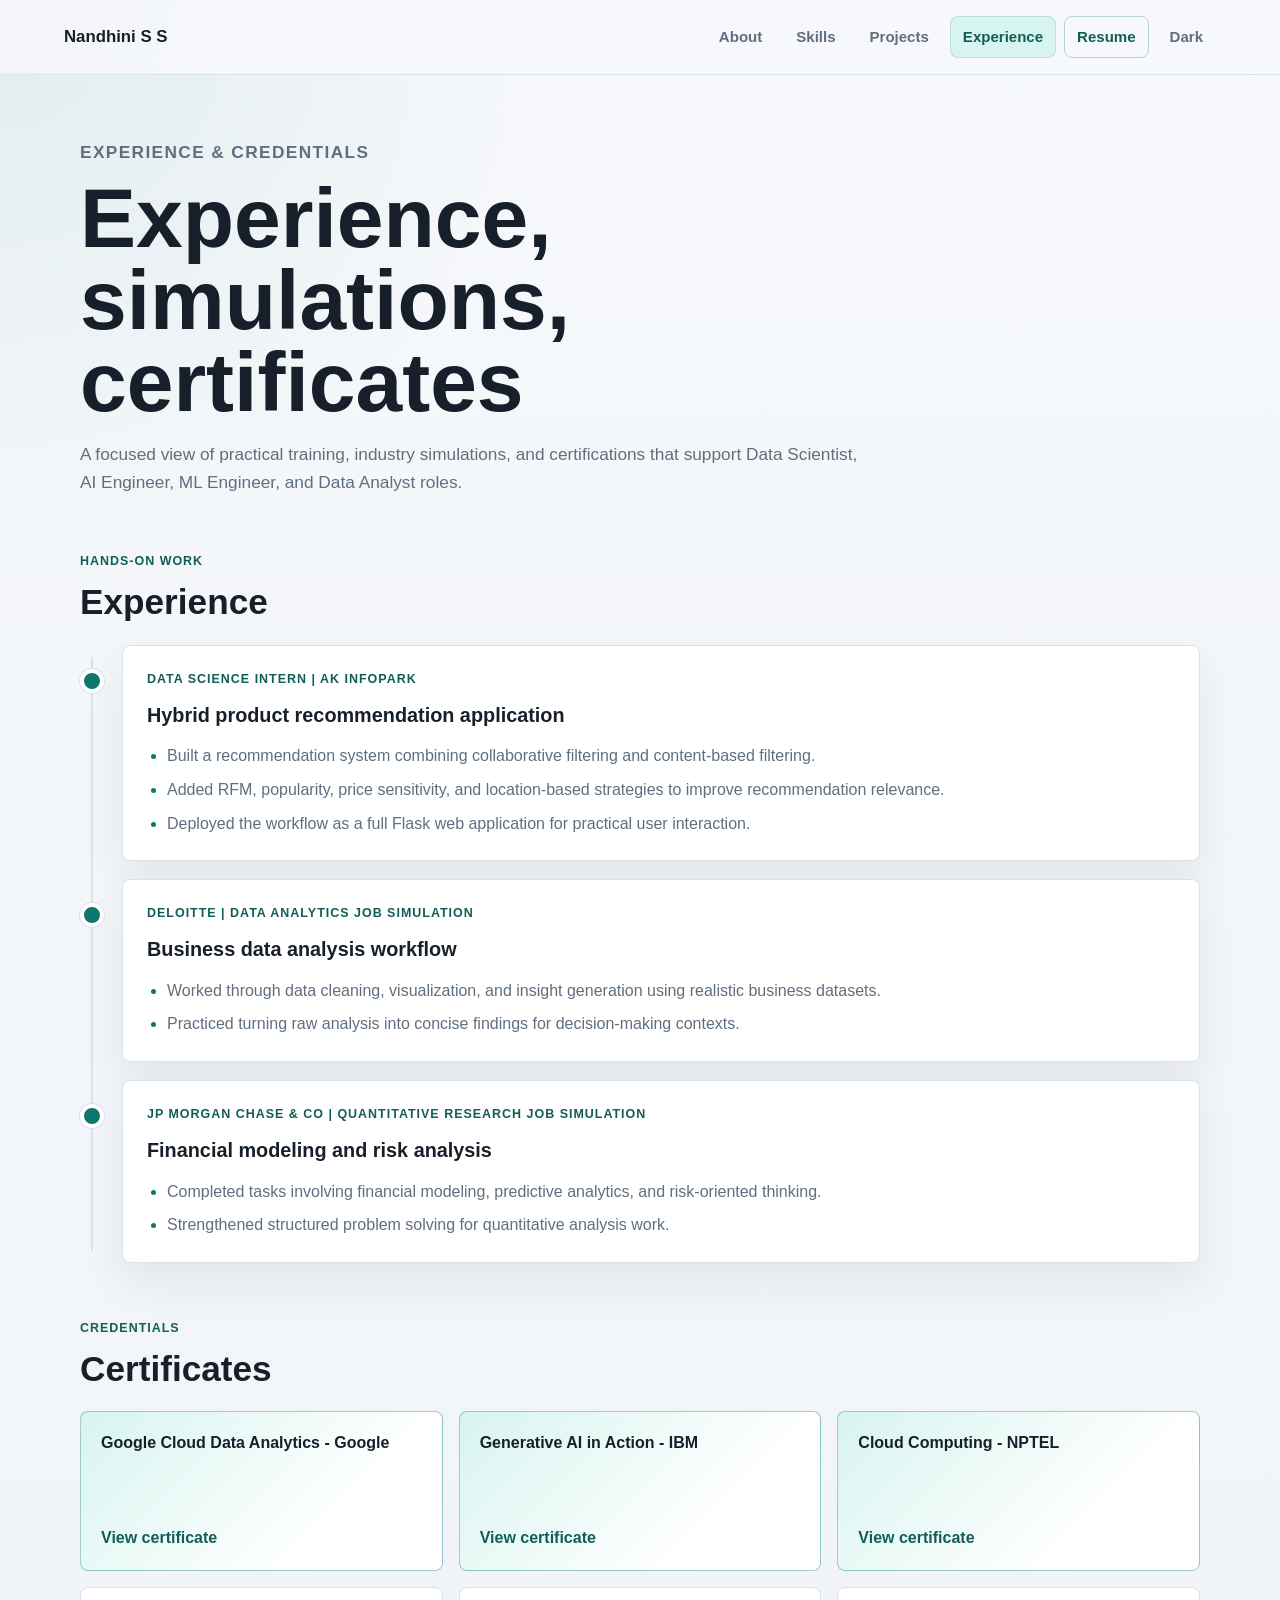
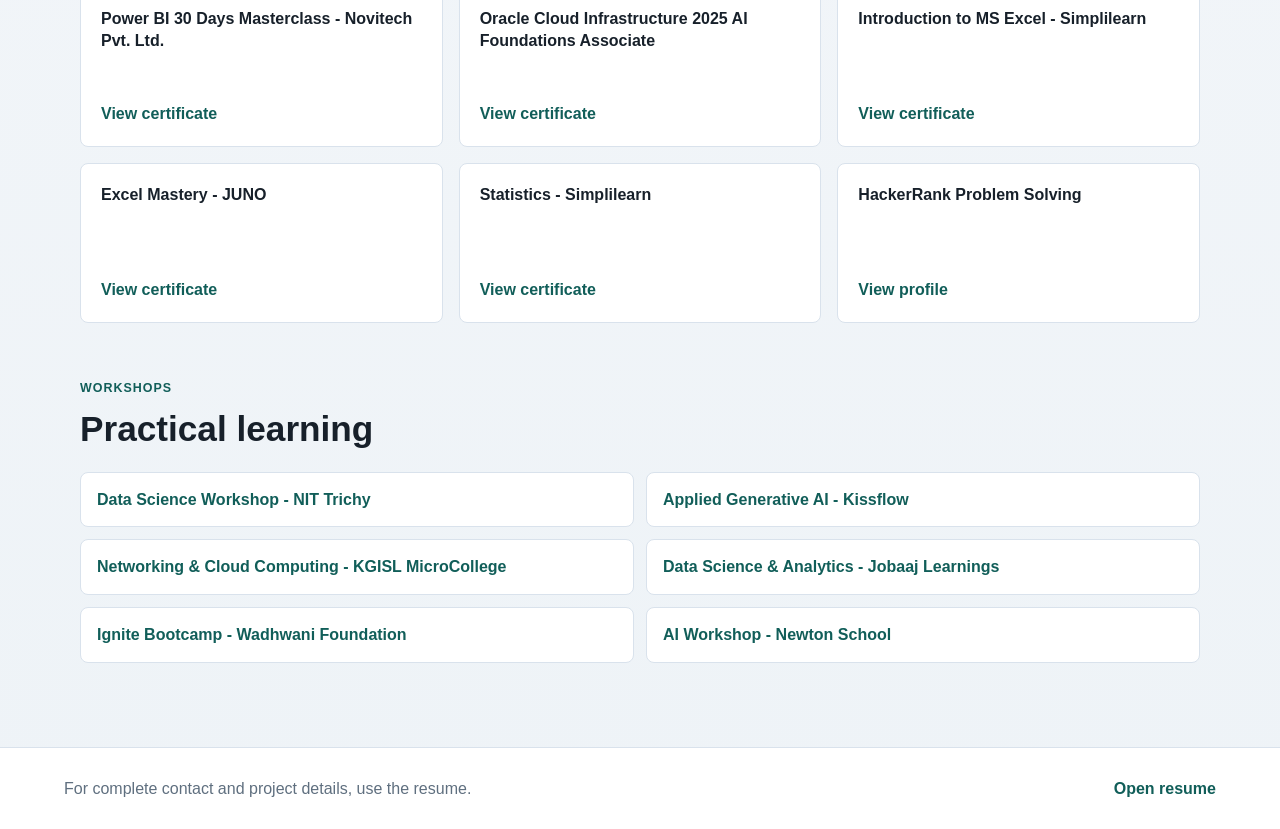
==== experience.html @ 32db62d6 "Initial portfolio upload" ====
<!DOCTYPE html>
<html lang="en">
<head>
  <meta charset="UTF-8">
  <meta name="viewport" content="width=device-width, initial-scale=1.0">
  <meta name="description" content="Experience, certifications, and workshops for Nandhini S S across data science, AI engineering, machine learning, and analytics.">
  <title>Experience | Nandhini S S</title>
  <link rel="stylesheet" href="css/global.css">
  <link rel="stylesheet" href="css/experience.css">
</head>

<body>
  <nav class="site-nav">
    <a class="logo" href="index.html">Nandhini S S</a>
    <div class="nav-links">
      <a href="index.html">About</a>
      <a href="skills.html">Skills</a>
      <a href="projects.html">Projects</a>
      <a class="active" href="experience.html">Experience</a>
      <a class="resume-link" href="assets/Nandhini_Resume.pdf" target="_blank" rel="noopener">Resume</a>
      <button class="toggle-btn" type="button" onclick="toggleDark()" aria-label="Toggle dark mode">Dark</button>
    </div>
  </nav>

  <main class="page-shell">
    <section class="page-header">
      <p class="eyebrow">Experience &amp; credentials</p>
      <h1>Experience, simulations, certificates</h1>
      <p>
        A focused view of practical training, industry simulations, and certifications that support Data Scientist, AI Engineer, ML Engineer, and Data Analyst roles.
      </p>
    </section>

    <section class="timeline-section" aria-labelledby="experienceTitle">
      <div class="section-heading">
        <p class="eyebrow">Hands-on work</p>
        <h2 id="experienceTitle">Experience</h2>
      </div>

      <div class="timeline">
        <article class="timeline-item">
          <div class="timeline-marker"></div>
          <div class="timeline-card">
            <p class="item-meta">Data Science Intern | AK Infopark</p>
            <h3>Hybrid product recommendation application</h3>
            <ul>
              <li>Built a recommendation system combining collaborative filtering and content-based filtering.</li>
              <li>Added RFM, popularity, price sensitivity, and location-based strategies to improve recommendation relevance.</li>
              <li>Deployed the workflow as a full Flask web application for practical user interaction.</li>
            </ul>
          </div>
        </article>

        <article class="timeline-item">
          <div class="timeline-marker"></div>
          <div class="timeline-card">
            <p class="item-meta">Deloitte | Data Analytics Job Simulation</p>
            <h3>Business data analysis workflow</h3>
            <ul>
              <li>Worked through data cleaning, visualization, and insight generation using realistic business datasets.</li>
              <li>Practiced turning raw analysis into concise findings for decision-making contexts.</li>
            </ul>
          </div>
        </article>

        <article class="timeline-item">
          <div class="timeline-marker"></div>
          <div class="timeline-card">
            <p class="item-meta">JP Morgan Chase &amp; Co | Quantitative Research Job Simulation</p>
            <h3>Financial modeling and risk analysis</h3>
            <ul>
              <li>Completed tasks involving financial modeling, predictive analytics, and risk-oriented thinking.</li>
              <li>Strengthened structured problem solving for quantitative analysis work.</li>
            </ul>
          </div>
        </article>
      </div>
    </section>

    <section class="credentials-section" aria-labelledby="certificateTitle">
      <div class="section-heading">
        <p class="eyebrow">Credentials</p>
        <h2 id="certificateTitle">Certificates</h2>
      </div>

      <div class="credentials-grid">
        <article class="credential-card priority">
          <h3>Google Cloud Data Analytics - Google</h3>
          <a href="https://drive.google.com/file/d/15vqikfpSUfqYL56BcKlUNnpK0eIMsC3e/view?usp=drivesdk" target="_blank" rel="noopener">View certificate</a>
        </article>
        <article class="credential-card priority">
          <h3>Generative AI in Action - IBM</h3>
          <a href="https://drive.google.com/file/d/18Eve0-PfgRFgszo4UWhgWKGajtFyJMHX/view?usp=drivesdk" target="_blank" rel="noopener">View certificate</a>
        </article>
        <article class="credential-card priority">
          <h3>Cloud Computing - NPTEL</h3>
          <a href="https://drive.google.com/file/d/1L07dxOhNr63sY3BsC8pLGJ1kAEqotReO/view?usp=drivesdk" target="_blank" rel="noopener">View certificate</a>
        </article>
        <article class="credential-card">
          <h3>Power BI 30 Days Masterclass - Novitech Pvt. Ltd.</h3>
          <a href="https://drive.google.com/file/d/1dxDx1HbJ5W31cmvzdMk4AvgDBjytcGoB/view?usp=drivesdk" target="_blank" rel="noopener">View certificate</a>
        </article>
        <article class="credential-card">
          <h3>Oracle Cloud Infrastructure 2025 AI Foundations Associate</h3>
          <a href="https://drive.google.com/file/d/15nCo2ziDfT9ztAu7MAycxQjbOr2Esnqr/view?usp=drivesdk" target="_blank" rel="noopener">View certificate</a>
        </article>
        <article class="credential-card">
          <h3>Introduction to MS Excel - Simplilearn</h3>
          <a href="https://drive.google.com/file/d/1CTu-lKL9AAY5fLHgxk45J5epReB8swT1/view?usp=drivesdk" target="_blank" rel="noopener">View certificate</a>
        </article>
        <article class="credential-card">
          <h3>Excel Mastery - JUNO</h3>
          <a href="https://drive.google.com/file/d/12Ebjq68IEw8PMsrK-e3GRl4X9FYGnQdH/view?usp=drivesdk" target="_blank" rel="noopener">View certificate</a>
        </article>
        <article class="credential-card">
          <h3>Statistics - Simplilearn</h3>
          <a href="https://drive.google.com/file/d/1HSnJwRH8-1L0HIhsxWAvl4TGMkeN7Fjl/view?usp=drivesdk" target="_blank" rel="noopener">View certificate</a>
        </article>
        <article class="credential-card">
          <h3>HackerRank Problem Solving</h3>
          <a href="https://www.hackerrank.com/profile/nandhiniss217" target="_blank" rel="noopener">View profile</a>
        </article>
      </div>
    </section>

    <section class="credentials-section" aria-labelledby="workshopTitle">
      <div class="section-heading">
        <p class="eyebrow">Workshops</p>
        <h2 id="workshopTitle">Practical learning</h2>
      </div>

      <div class="workshop-list">
        <a href="https://drive.google.com/file/d/1U5ZuQ4VSWi4dcxNcKlc4uziPMxVPJWsF/view?usp=drivesdk" target="_blank" rel="noopener">Data Science Workshop - NIT Trichy</a>
        <a href="https://drive.google.com/file/d/1N4C3B59kpWOOOv-PZle5Sn0vMH4EM_S5/view?usp=drivesdk" target="_blank" rel="noopener">Applied Generative AI - Kissflow</a>
        <a href="https://drive.google.com/file/d/1q18nzQlnJj84Hv8R_sAZC7DPr-not41V/view?usp=drivesdk" target="_blank" rel="noopener">Networking &amp; Cloud Computing - KGISL MicroCollege</a>
        <a href="https://drive.google.com/file/d/1jPZLuxF1hJxB1I4pBjfOoCnmQo7DDkqw/view?usp=drivesdk" target="_blank" rel="noopener">Data Science &amp; Analytics - Jobaaj Learnings</a>
        <a href="https://drive.google.com/file/d/1lzxBsCwZd0wMKnK0-RMK2qOOAgCz1oha/view?usp=drivesdk" target="_blank" rel="noopener">Ignite Bootcamp - Wadhwani Foundation</a>
        <a href="https://drive.google.com/file/d/11Vth_dxLQiNfRZbMTzCoisbiakdXcne7/view?usp=drivesdk" target="_blank" rel="noopener">AI Workshop - Newton School</a>
      </div>
    </section>
  </main>

  <footer class="site-footer">
    <p>For complete contact and project details, use the resume.</p>
    <a href="assets/Nandhini_Resume.pdf" target="_blank" rel="noopener">Open resume</a>
  </footer>

  <script src="js/darkmode.js"></script>
</body>
</html>
---- css/global.css ----
:root {
  --bg: #f6f8fb;
  --surface: #ffffff;
  --surface-soft: #eef3f7;
  --text: #17202a;
  --muted: #5f6f7f;
  --border: #d9e2ec;
  --accent: #0f766e;
  --accent-strong: #115e59;
  --accent-soft: #d7f4ef;
  --highlight: #b45309;
  --shadow: 0 18px 45px rgba(23, 32, 42, 0.08);
  --radius: 8px;
}

.dark {
  --bg: #111827;
  --surface: #17202a;
  --surface-soft: #1f2937;
  --text: #f3f6f9;
  --muted: #b8c3cf;
  --border: #344152;
  --accent: #5eead4;
  --accent-strong: #99f6e4;
  --accent-soft: rgba(94, 234, 212, 0.12);
  --highlight: #fbbf24;
  --shadow: 0 18px 45px rgba(0, 0, 0, 0.28);
}

* {
  box-sizing: border-box;
}

html {
  scroll-behavior: smooth;
}

body {
  margin: 0;
  min-height: 100vh;
  background:
    radial-gradient(circle at top left, rgba(15, 118, 110, 0.09), transparent 34rem),
    linear-gradient(180deg, var(--bg), var(--surface-soft));
  color: var(--text);
  font-family: Arial, Helvetica, sans-serif;
  line-height: 1.6;
}

body.dark {
  background:
    radial-gradient(circle at top left, rgba(94, 234, 212, 0.1), transparent 34rem),
    linear-gradient(180deg, var(--bg), #0f172a);
}

a {
  color: inherit;
}

img,
canvas {
  max-width: 100%;
}

.site-nav {
  position: sticky;
  top: 0;
  z-index: 1000;
  display: flex;
  align-items: center;
  justify-content: space-between;
  gap: 24px;
  padding: 16px clamp(18px, 5vw, 72px);
  background: rgba(246, 248, 251, 0.88);
  border-bottom: 1px solid var(--border);
  backdrop-filter: blur(16px);
}

.dark .site-nav {
  background: rgba(17, 24, 39, 0.88);
}

.logo {
  color: var(--text);
  font-size: 1.05rem;
  font-weight: 800;
  letter-spacing: 0;
  text-decoration: none;
  white-space: nowrap;
}

.nav-links {
  display: flex;
  align-items: center;
  justify-content: flex-end;
  gap: 8px;
  flex-wrap: wrap;
}

.nav-links a,
.toggle-btn {
  min-height: 40px;
  display: inline-flex;
  align-items: center;
  justify-content: center;
  padding: 8px 12px;
  border: 1px solid transparent;
  border-radius: var(--radius);
  color: var(--muted);
  font: inherit;
  font-size: 0.94rem;
  font-weight: 700;
  text-decoration: none;
  background: transparent;
  cursor: pointer;
}

.nav-links a:hover,
.nav-links a.active,
.toggle-btn:hover {
  color: var(--accent-strong);
  background: var(--accent-soft);
  border-color: rgba(15, 118, 110, 0.16);
}

.resume-link {
  color: var(--accent-strong) !important;
  border-color: rgba(15, 118, 110, 0.28) !important;
}

.page-shell {
  width: min(1120px, calc(100% - 36px));
  margin: 0 auto;
  padding: 64px 0 84px;
}

.page-header {
  max-width: 780px;
  margin-bottom: 36px;
}

.page-header h1,
.hero h1 {
  margin: 0;
  color: var(--text);
  font-size: clamp(2.45rem, 7vw, 5.25rem);
  line-height: 0.98;
  letter-spacing: 0;
}

.page-header p,
.hero-summary {
  color: var(--muted);
  font-size: 1.08rem;
}

.eyebrow,
.panel-label,
.skill-label,
.item-meta {
  margin: 0 0 10px;
  color: var(--accent-strong);
  font-size: 0.78rem;
  font-weight: 800;
  letter-spacing: 0.08em;
  text-transform: uppercase;
}

.section-heading {
  margin-bottom: 22px;
}

.section-heading h2 {
  margin: 0;
  font-size: clamp(1.55rem, 4vw, 2.2rem);
  line-height: 1.15;
}

.card {
  background: var(--surface);
  border: 1px solid var(--border);
  border-radius: var(--radius);
  box-shadow: var(--shadow);
}

.btn {
  min-height: 44px;
  display: inline-flex;
  align-items: center;
  justify-content: center;
  padding: 10px 16px;
  border-radius: var(--radius);
  border: 1px solid var(--accent-strong);
  font-weight: 800;
  text-decoration: none;
}

.btn.primary {
  color: #ffffff;
  background: var(--accent-strong);
}

.btn.secondary {
  color: var(--accent-strong);
  background: transparent;
}

.btn:hover,
.project-link:hover,
.site-footer a:hover {
  transform: translateY(-1px);
}

.site-footer {
  display: flex;
  align-items: center;
  justify-content: space-between;
  gap: 16px;
  padding: 28px clamp(18px, 5vw, 72px);
  background: var(--surface);
  border-top: 1px solid var(--border);
  color: var(--muted);
}

.site-footer p {
  margin: 0;
}

.site-footer a {
  color: var(--accent-strong);
  font-weight: 800;
  text-decoration: none;
}

@media (max-width: 760px) {
  .site-nav {
    align-items: flex-start;
    flex-direction: column;
  }

  .nav-links {
    width: 100%;
    justify-content: flex-start;
  }

  .nav-links a,
  .toggle-btn {
    padding: 8px 10px;
    font-size: 0.88rem;
  }

  .page-shell {
    width: min(100% - 28px, 1120px);
    padding-top: 42px;
  }

  .site-footer {
    align-items: flex-start;
    flex-direction: column;
  }
}
---- css/experience.css ----
.timeline-section,
.credentials-section {
  margin-top: 56px;
}

.timeline {
  position: relative;
  display: grid;
  gap: 18px;
}

.timeline::before {
  content: "";
  position: absolute;
  top: 12px;
  bottom: 12px;
  left: 11px;
  width: 2px;
  background: var(--border);
}

.timeline-item {
  position: relative;
  display: grid;
  grid-template-columns: 24px 1fr;
  gap: 18px;
}

.timeline-marker {
  width: 24px;
  height: 24px;
  margin-top: 24px;
  border: 4px solid var(--surface);
  border-radius: 50%;
  background: var(--accent);
  box-shadow: 0 0 0 1px var(--border);
  z-index: 1;
}

.timeline-card {
  padding: 24px;
  background: var(--surface);
  border: 1px solid var(--border);
  border-radius: var(--radius);
  box-shadow: var(--shadow);
}

.timeline-card h3 {
  margin: 0 0 12px;
  font-size: 1.24rem;
}

.timeline-card ul {
  display: grid;
  gap: 8px;
  margin: 0;
  padding-left: 20px;
  color: var(--muted);
}

.timeline-card li::marker {
  color: var(--accent);
}

.credentials-grid {
  display: grid;
  grid-template-columns: repeat(3, minmax(0, 1fr));
  gap: 16px;
}

.credential-card {
  min-height: 160px;
  display: flex;
  flex-direction: column;
  justify-content: space-between;
  gap: 18px;
  padding: 20px;
  background: var(--surface);
  border: 1px solid var(--border);
  border-radius: var(--radius);
}

.credential-card.priority {
  border-color: rgba(15, 118, 110, 0.38);
  background:
    linear-gradient(135deg, var(--accent-soft), transparent 70%),
    var(--surface);
}

.credential-card h3 {
  margin: 0;
  font-size: 1rem;
  line-height: 1.35;
}

.credential-card a,
.workshop-list a {
  color: var(--accent-strong);
  font-weight: 800;
  text-decoration: none;
}

.workshop-list {
  display: grid;
  grid-template-columns: repeat(2, minmax(0, 1fr));
  gap: 12px;
}

.workshop-list a {
  display: flex;
  align-items: center;
  min-height: 54px;
  padding: 14px 16px;
  border: 1px solid var(--border);
  border-radius: var(--radius);
  background: var(--surface);
}

@media (max-width: 900px) {
  .credentials-grid {
    grid-template-columns: repeat(2, minmax(0, 1fr));
  }
}

@media (max-width: 640px) {
  .credentials-grid,
  .workshop-list {
    grid-template-columns: 1fr;
  }

  .timeline-item {
    grid-template-columns: 18px 1fr;
    gap: 12px;
  }

  .timeline::before {
    left: 8px;
  }

  .timeline-marker {
    width: 18px;
    height: 18px;
  }
}
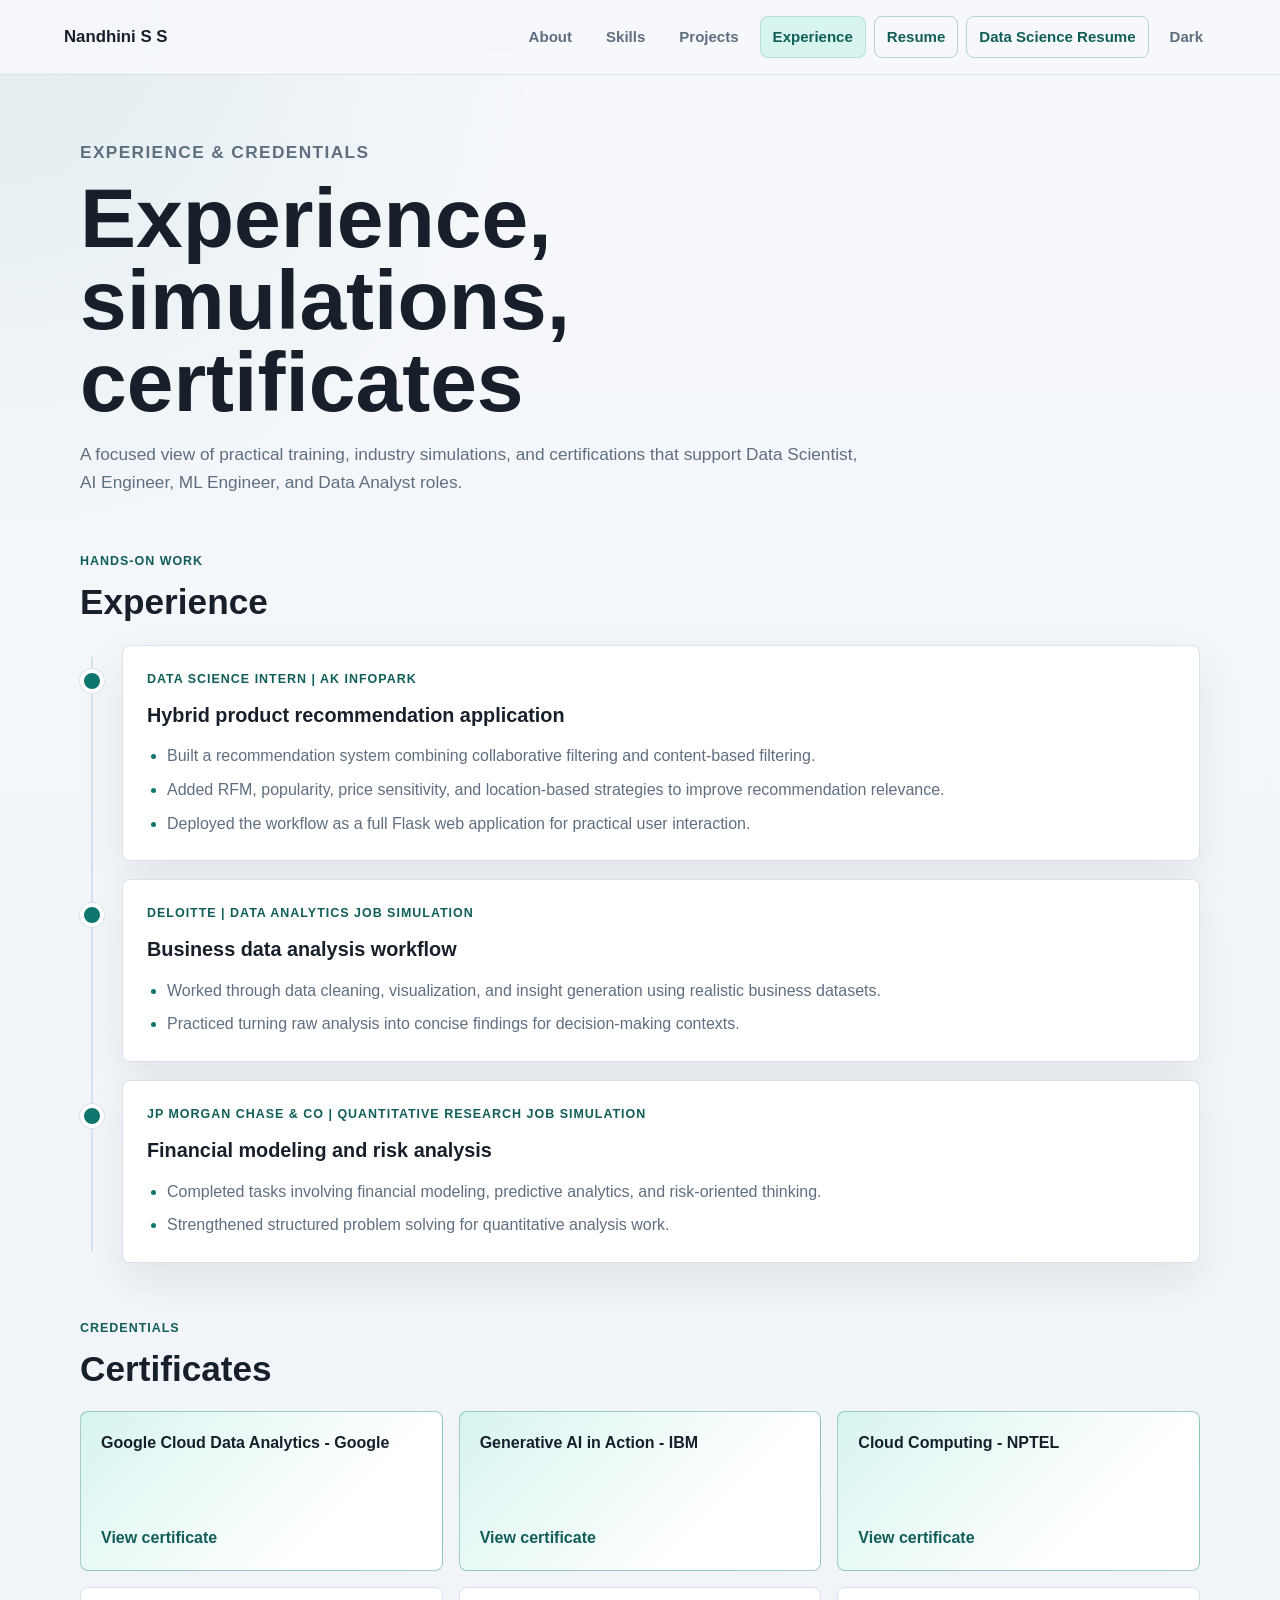
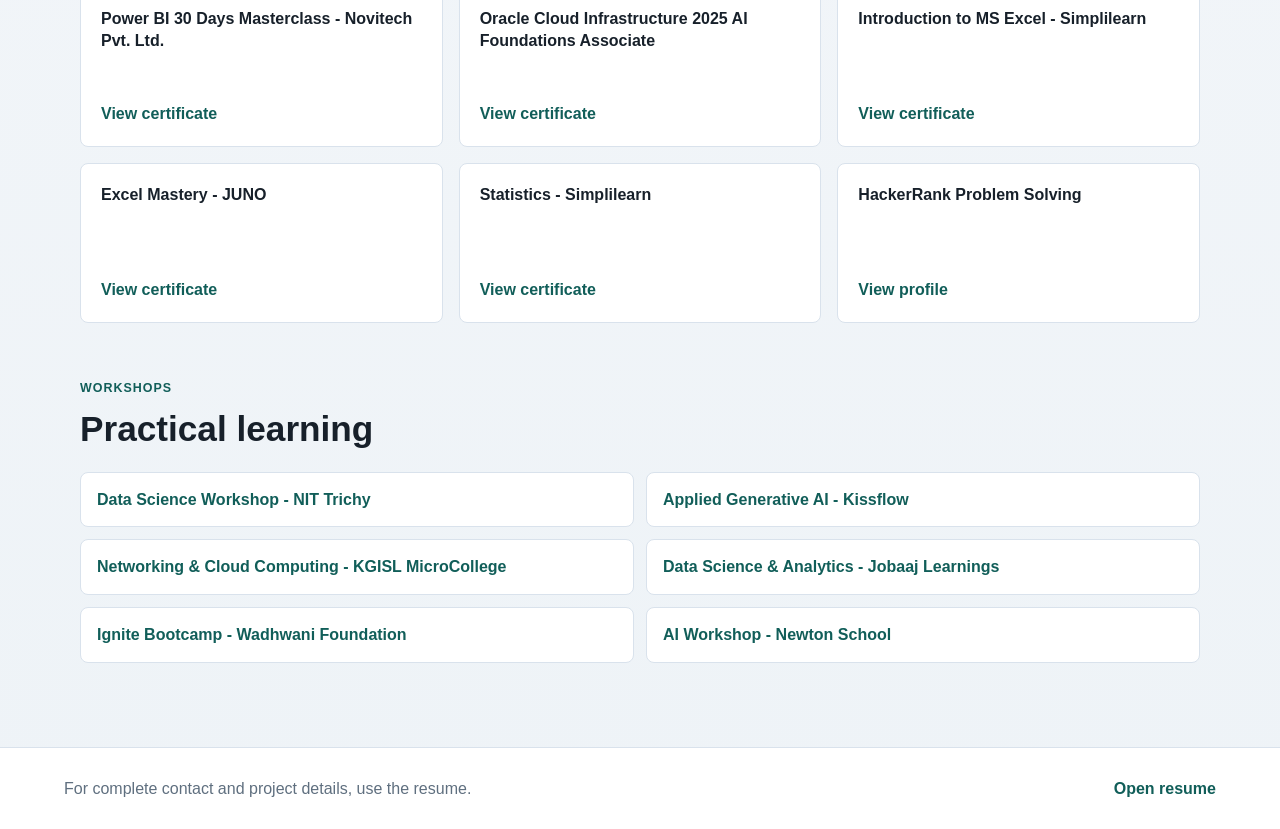
==== commit 91619f6c: "added files" ====
--- a/experience.html
+++ b/experience.html
@@ -17,7 +17,8 @@
       <a href="skills.html">Skills</a>
       <a href="projects.html">Projects</a>
       <a class="active" href="experience.html">Experience</a>
-      <a class="resume-link" href="assets/Nandhini_Resume.pdf" target="_blank" rel="noopener">Resume</a>
+      <a class="resume-link" href="resume/S%20S%20Nandhini%20-Resume.pdf" target="_blank" rel="noopener">Resume</a>
+      <a class="resume-link" href="resume/Nandhini-Data-Science-Resume.pdf" target="_blank" rel="noopener">Data Science Resume</a>
       <button class="toggle-btn" type="button" onclick="toggleDark()" aria-label="Toggle dark mode">Dark</button>
     </div>
   </nav>
@@ -142,7 +143,7 @@
 
   <footer class="site-footer">
     <p>For complete contact and project details, use the resume.</p>
-    <a href="assets/Nandhini_Resume.pdf" target="_blank" rel="noopener">Open resume</a>
+    <a href="resume/S%20S%20Nandhini%20-Resume.pdf" target="_blank" rel="noopener">Open resume</a>
   </footer>
 
   <script src="js/darkmode.js"></script>
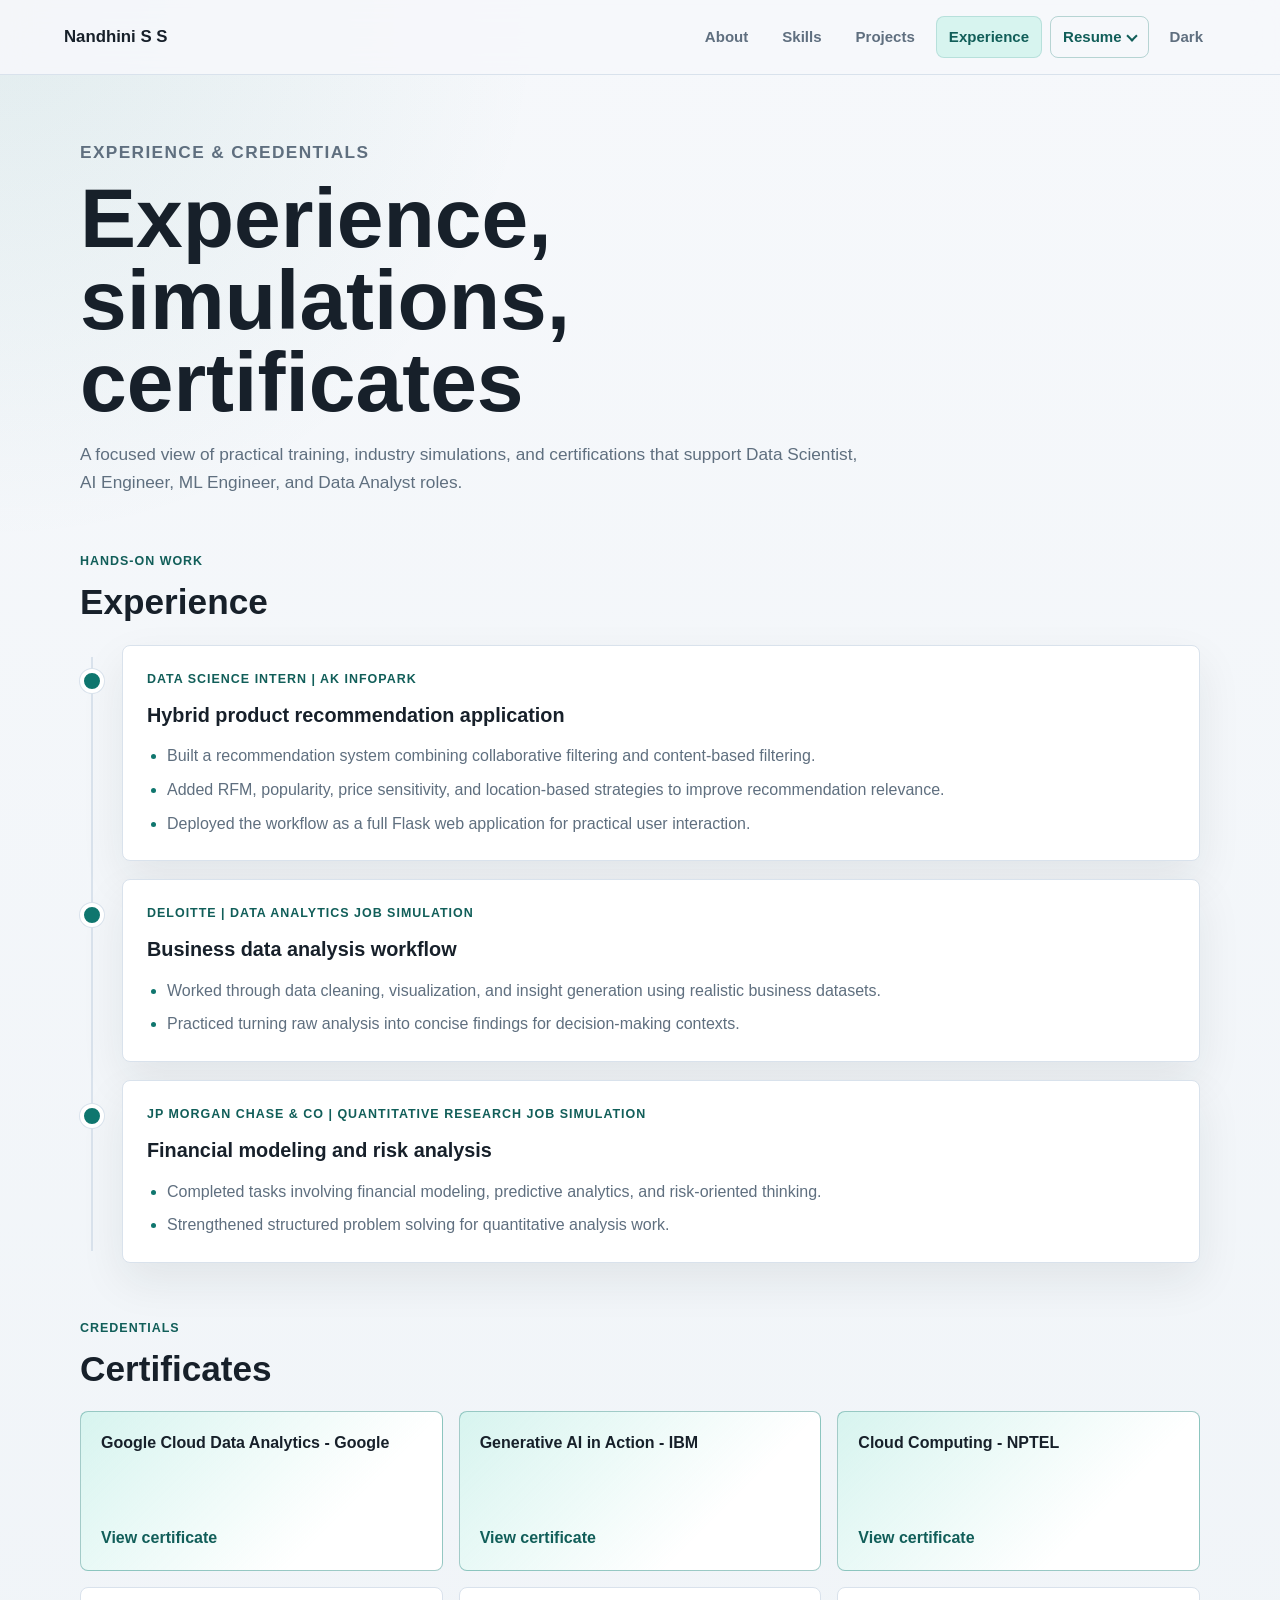
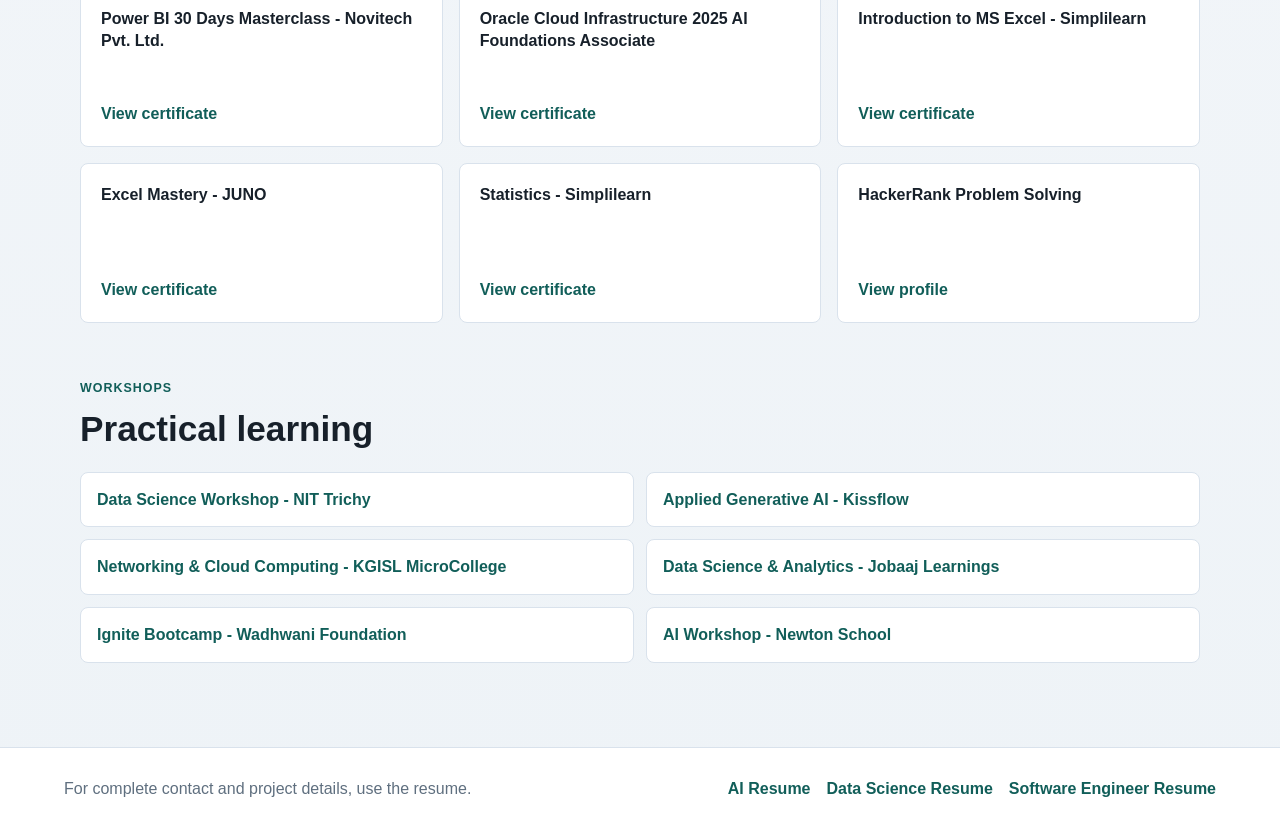
==== commit 2014809a: "add" ====
--- a/experience.html
+++ b/experience.html
@@ -17,8 +17,23 @@
       <a href="skills.html">Skills</a>
       <a href="projects.html">Projects</a>
       <a class="active" href="experience.html">Experience</a>
-      <a class="resume-link" href="resume/S%20S%20Nandhini%20-Resume.pdf" target="_blank" rel="noopener">Resume</a>
-      <a class="resume-link" href="resume/Nandhini-Data-Science-Resume.pdf" target="_blank" rel="noopener">Data Science Resume</a>
+      <div class="resume-dropdown">
+        <a class="resume-dropdown-toggle" href="#" role="button" aria-haspopup="true" aria-expanded="false">Resume</a>
+        <div class="resume-dropdown-menu" role="menu">
+          <a href="resume/S%20S%20Nandhini%20-Resume.pdf" target="_blank" rel="noopener" role="menuitem">
+            <svg class="resume-icon" viewBox="0 0 24 24" fill="none" stroke="currentColor" stroke-width="2"><path d="M14 2H6a2 2 0 0 0-2 2v16a2 2 0 0 0 2 2h12a2 2 0 0 0 2-2V8z"/><polyline points="14 2 14 8 20 8"/><line x1="16" y1="13" x2="8" y2="13"/><line x1="16" y1="17" x2="8" y2="17"/><polyline points="10 9 9 9 8 9"/></svg>
+            AI Resume
+          </a>
+          <a href="resume/Nandhini-Data-Science-Resume.pdf" target="_blank" rel="noopener" role="menuitem">
+            <svg class="resume-icon" viewBox="0 0 24 24" fill="none" stroke="currentColor" stroke-width="2"><path d="M14 2H6a2 2 0 0 0-2 2v16a2 2 0 0 0 2 2h12a2 2 0 0 0 2-2V8z"/><polyline points="14 2 14 8 20 8"/><line x1="16" y1="13" x2="8" y2="13"/><line x1="16" y1="17" x2="8" y2="17"/><polyline points="10 9 9 9 8 9"/></svg>
+            Data Science Resume
+          </a>
+          <a href="resume/Software%20engineer.pdf" target="_blank" rel="noopener" role="menuitem">
+            <svg class="resume-icon" viewBox="0 0 24 24" fill="none" stroke="currentColor" stroke-width="2"><path d="M14 2H6a2 2 0 0 0-2 2v16a2 2 0 0 0 2 2h12a2 2 0 0 0 2-2V8z"/><polyline points="14 2 14 8 20 8"/><line x1="16" y1="13" x2="8" y2="13"/><line x1="16" y1="17" x2="8" y2="17"/><polyline points="10 9 9 9 8 9"/></svg>
+            Software Engineer Resume
+          </a>
+        </div>
+      </div>
       <button class="toggle-btn" type="button" onclick="toggleDark()" aria-label="Toggle dark mode">Dark</button>
     </div>
   </nav>
@@ -143,7 +158,11 @@
 
   <footer class="site-footer">
     <p>For complete contact and project details, use the resume.</p>
-    <a href="resume/S%20S%20Nandhini%20-Resume.pdf" target="_blank" rel="noopener">Open resume</a>
+    <div class="footer-resume-links">
+      <a href="resume/S%20S%20Nandhini%20-Resume.pdf" target="_blank" rel="noopener">AI Resume</a>
+      <a href="resume/Nandhini-Data-Science-Resume.pdf" target="_blank" rel="noopener">Data Science Resume</a>
+      <a href="resume/Software%20engineer.pdf" target="_blank" rel="noopener">Software Engineer Resume</a>
+    </div>
   </footer>
 
   <script src="js/darkmode.js"></script>
--- a/css/global.css
+++ b/css/global.css
@@ -122,9 +122,87 @@
   border-color: rgba(15, 118, 110, 0.16);
 }
 
-.resume-link {
+/* ---------- Resume dropdown ---------- */
+.resume-dropdown {
+  position: relative;
+}
+
+.resume-dropdown-toggle {
   color: var(--accent-strong) !important;
   border-color: rgba(15, 118, 110, 0.28) !important;
+  gap: 6px;
+}
+
+.resume-dropdown-toggle::after {
+  content: "";
+  display: inline-block;
+  width: 6px;
+  height: 6px;
+  border-right: 2px solid currentColor;
+  border-bottom: 2px solid currentColor;
+  transform: rotate(45deg);
+  margin-top: -3px;
+  transition: transform 0.25s ease;
+}
+
+.resume-dropdown:hover .resume-dropdown-toggle::after,
+.resume-dropdown:focus-within .resume-dropdown-toggle::after {
+  transform: rotate(-135deg);
+}
+
+.resume-dropdown-menu {
+  position: absolute;
+  top: calc(100% + 6px);
+  right: 0;
+  min-width: 220px;
+  padding: 6px 0;
+  background: var(--surface);
+  border: 1px solid var(--border);
+  border-radius: var(--radius);
+  box-shadow: var(--shadow);
+  opacity: 0;
+  visibility: hidden;
+  transform: translateY(6px);
+  transition: opacity 0.22s ease, transform 0.22s ease, visibility 0.22s;
+  z-index: 1100;
+}
+
+.resume-dropdown:hover .resume-dropdown-menu,
+.resume-dropdown:focus-within .resume-dropdown-menu {
+  opacity: 1;
+  visibility: visible;
+  transform: translateY(0);
+}
+
+.resume-dropdown-menu a {
+  display: flex;
+  align-items: center;
+  gap: 10px;
+  padding: 10px 16px;
+  color: var(--text) !important;
+  font-size: 0.9rem;
+  font-weight: 700;
+  text-decoration: none;
+  border: none !important;
+  border-radius: 0 !important;
+  background: transparent !important;
+  transition: background 0.15s ease, color 0.15s ease;
+}
+
+.resume-dropdown-menu a:hover {
+  color: var(--accent-strong) !important;
+  background: var(--accent-soft) !important;
+}
+
+.resume-dropdown-menu a .resume-icon {
+  flex-shrink: 0;
+  width: 18px;
+  height: 18px;
+  opacity: 0.6;
+}
+
+.resume-dropdown-menu a:hover .resume-icon {
+  opacity: 1;
 }
 
 .page-shell {
@@ -231,6 +309,12 @@
   text-decoration: none;
 }
 
+.footer-resume-links {
+  display: flex;
+  gap: 16px;
+  flex-wrap: wrap;
+}
+
 @media (max-width: 760px) {
   .site-nav {
     align-items: flex-start;
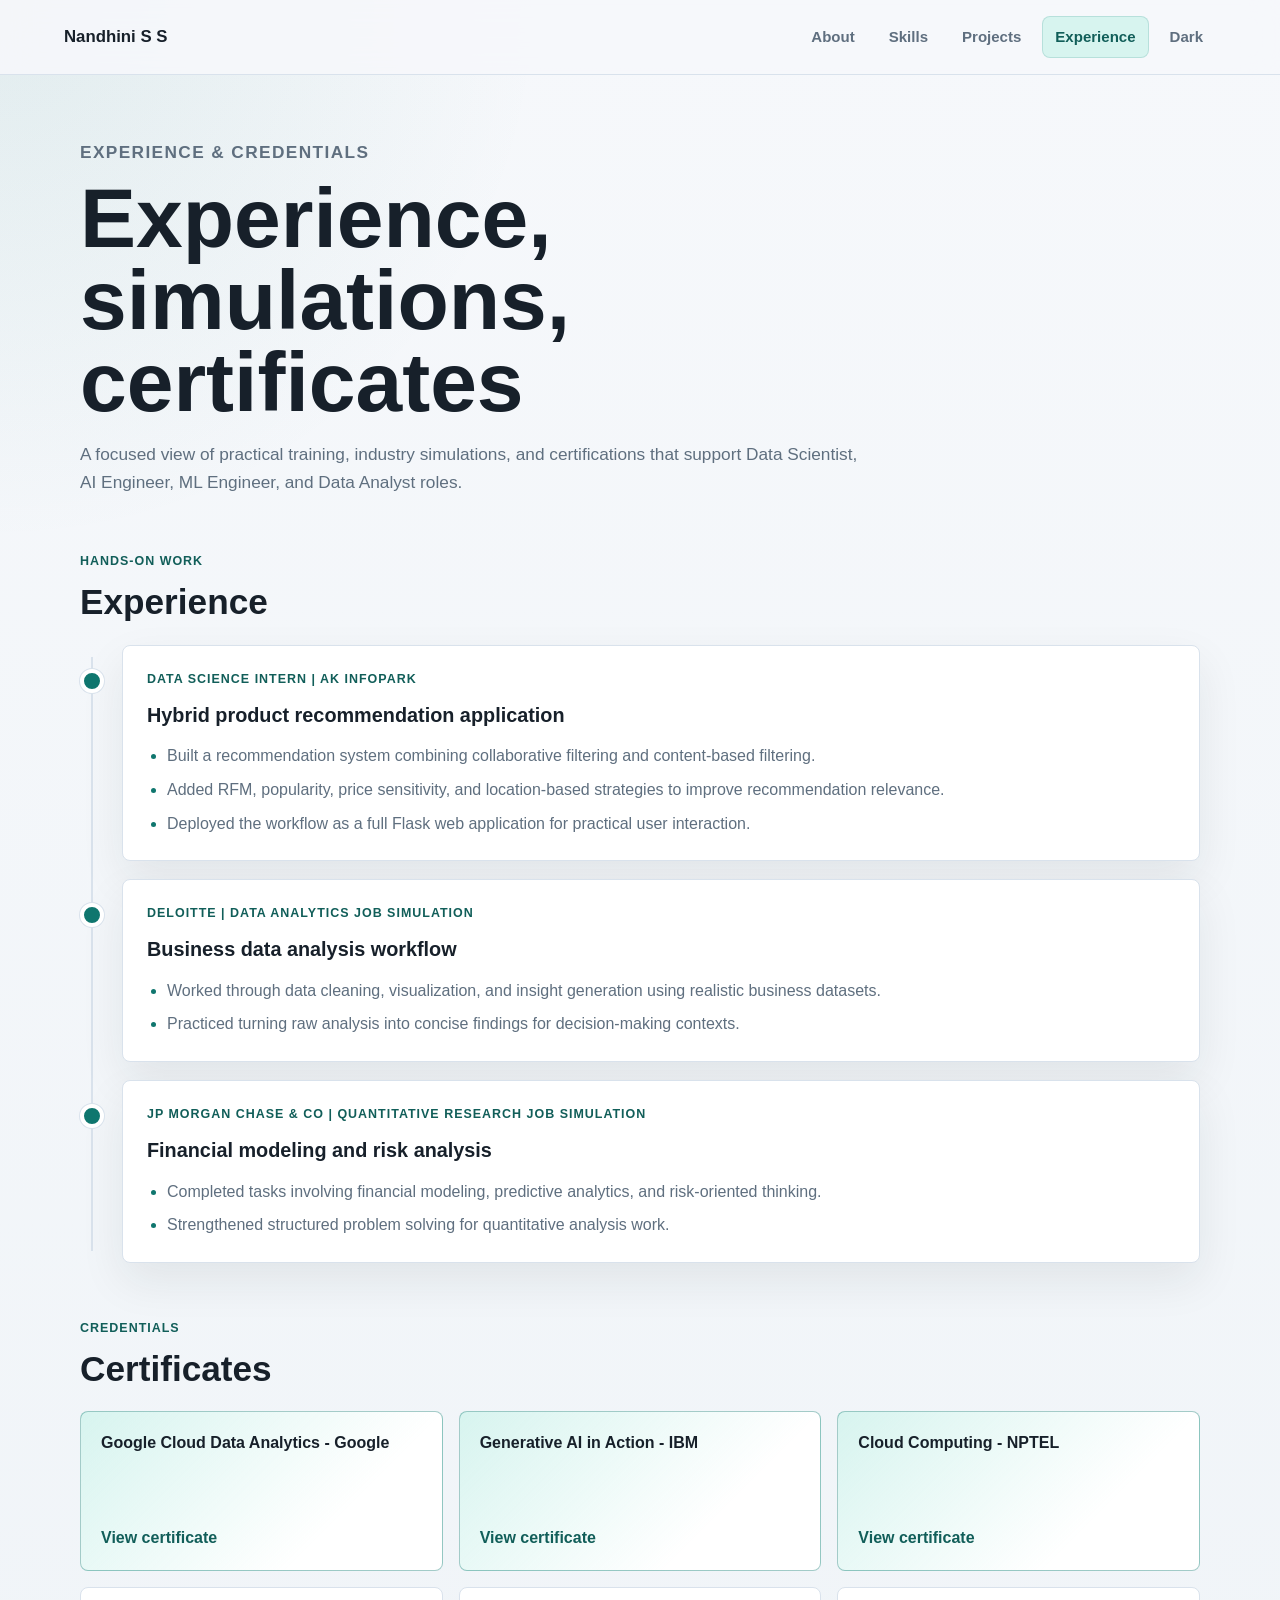
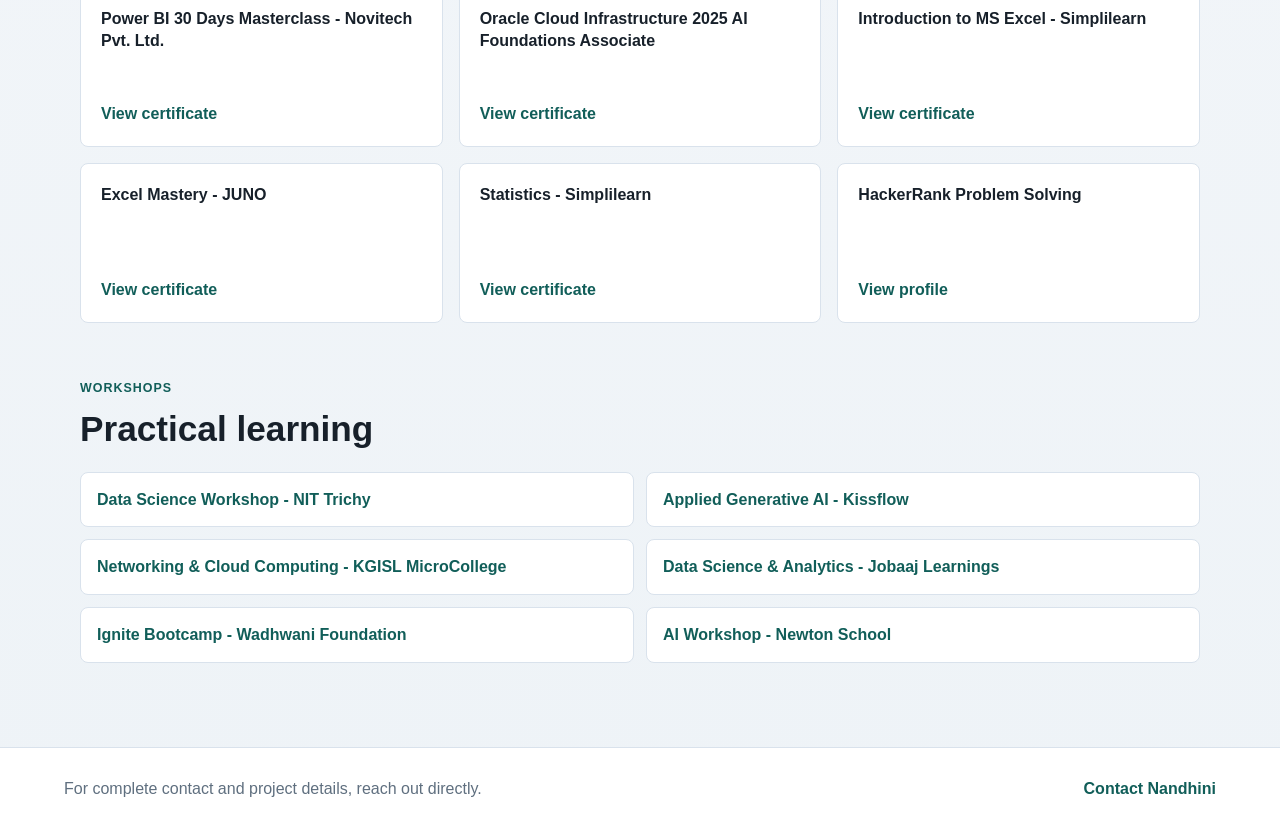
==== commit 64e1917d: "add file" ====
--- a/experience.html
+++ b/experience.html
@@ -17,23 +17,6 @@
       <a href="skills.html">Skills</a>
       <a href="projects.html">Projects</a>
       <a class="active" href="experience.html">Experience</a>
-      <div class="resume-dropdown">
-        <a class="resume-dropdown-toggle" href="#" role="button" aria-haspopup="true" aria-expanded="false">Resume</a>
-        <div class="resume-dropdown-menu" role="menu">
-          <a href="resume/S%20S%20Nandhini%20-Resume.pdf" target="_blank" rel="noopener" role="menuitem">
-            <svg class="resume-icon" viewBox="0 0 24 24" fill="none" stroke="currentColor" stroke-width="2"><path d="M14 2H6a2 2 0 0 0-2 2v16a2 2 0 0 0 2 2h12a2 2 0 0 0 2-2V8z"/><polyline points="14 2 14 8 20 8"/><line x1="16" y1="13" x2="8" y2="13"/><line x1="16" y1="17" x2="8" y2="17"/><polyline points="10 9 9 9 8 9"/></svg>
-            AI Resume
-          </a>
-          <a href="resume/Nandhini-Data-Science-Resume.pdf" target="_blank" rel="noopener" role="menuitem">
-            <svg class="resume-icon" viewBox="0 0 24 24" fill="none" stroke="currentColor" stroke-width="2"><path d="M14 2H6a2 2 0 0 0-2 2v16a2 2 0 0 0 2 2h12a2 2 0 0 0 2-2V8z"/><polyline points="14 2 14 8 20 8"/><line x1="16" y1="13" x2="8" y2="13"/><line x1="16" y1="17" x2="8" y2="17"/><polyline points="10 9 9 9 8 9"/></svg>
-            Data Science Resume
-          </a>
-          <a href="resume/Software%20engineer.pdf" target="_blank" rel="noopener" role="menuitem">
-            <svg class="resume-icon" viewBox="0 0 24 24" fill="none" stroke="currentColor" stroke-width="2"><path d="M14 2H6a2 2 0 0 0-2 2v16a2 2 0 0 0 2 2h12a2 2 0 0 0 2-2V8z"/><polyline points="14 2 14 8 20 8"/><line x1="16" y1="13" x2="8" y2="13"/><line x1="16" y1="17" x2="8" y2="17"/><polyline points="10 9 9 9 8 9"/></svg>
-            Software Engineer Resume
-          </a>
-        </div>
-      </div>
       <button class="toggle-btn" type="button" onclick="toggleDark()" aria-label="Toggle dark mode">Dark</button>
     </div>
   </nav>
@@ -157,12 +140,8 @@
   </main>
 
   <footer class="site-footer">
-    <p>For complete contact and project details, use the resume.</p>
-    <div class="footer-resume-links">
-      <a href="resume/S%20S%20Nandhini%20-Resume.pdf" target="_blank" rel="noopener">AI Resume</a>
-      <a href="resume/Nandhini-Data-Science-Resume.pdf" target="_blank" rel="noopener">Data Science Resume</a>
-      <a href="resume/Software%20engineer.pdf" target="_blank" rel="noopener">Software Engineer Resume</a>
-    </div>
+    <p>For complete contact and project details, reach out directly.</p>
+    <a href="mailto:nandhiniss217@gmail.com">Contact Nandhini</a>
   </footer>
 
   <script src="js/darkmode.js"></script>
--- a/css/global.css
+++ b/css/global.css
@@ -122,88 +122,6 @@
   border-color: rgba(15, 118, 110, 0.16);
 }
 
-/* ---------- Resume dropdown ---------- */
-.resume-dropdown {
-  position: relative;
-}
-
-.resume-dropdown-toggle {
-  color: var(--accent-strong) !important;
-  border-color: rgba(15, 118, 110, 0.28) !important;
-  gap: 6px;
-}
-
-.resume-dropdown-toggle::after {
-  content: "";
-  display: inline-block;
-  width: 6px;
-  height: 6px;
-  border-right: 2px solid currentColor;
-  border-bottom: 2px solid currentColor;
-  transform: rotate(45deg);
-  margin-top: -3px;
-  transition: transform 0.25s ease;
-}
-
-.resume-dropdown:hover .resume-dropdown-toggle::after,
-.resume-dropdown:focus-within .resume-dropdown-toggle::after {
-  transform: rotate(-135deg);
-}
-
-.resume-dropdown-menu {
-  position: absolute;
-  top: calc(100% + 6px);
-  right: 0;
-  min-width: 220px;
-  padding: 6px 0;
-  background: var(--surface);
-  border: 1px solid var(--border);
-  border-radius: var(--radius);
-  box-shadow: var(--shadow);
-  opacity: 0;
-  visibility: hidden;
-  transform: translateY(6px);
-  transition: opacity 0.22s ease, transform 0.22s ease, visibility 0.22s;
-  z-index: 1100;
-}
-
-.resume-dropdown:hover .resume-dropdown-menu,
-.resume-dropdown:focus-within .resume-dropdown-menu {
-  opacity: 1;
-  visibility: visible;
-  transform: translateY(0);
-}
-
-.resume-dropdown-menu a {
-  display: flex;
-  align-items: center;
-  gap: 10px;
-  padding: 10px 16px;
-  color: var(--text) !important;
-  font-size: 0.9rem;
-  font-weight: 700;
-  text-decoration: none;
-  border: none !important;
-  border-radius: 0 !important;
-  background: transparent !important;
-  transition: background 0.15s ease, color 0.15s ease;
-}
-
-.resume-dropdown-menu a:hover {
-  color: var(--accent-strong) !important;
-  background: var(--accent-soft) !important;
-}
-
-.resume-dropdown-menu a .resume-icon {
-  flex-shrink: 0;
-  width: 18px;
-  height: 18px;
-  opacity: 0.6;
-}
-
-.resume-dropdown-menu a:hover .resume-icon {
-  opacity: 1;
-}
 
 .page-shell {
   width: min(1120px, calc(100% - 36px));
@@ -309,11 +227,6 @@
   text-decoration: none;
 }
 
-.footer-resume-links {
-  display: flex;
-  gap: 16px;
-  flex-wrap: wrap;
-}
 
 @media (max-width: 760px) {
   .site-nav {
